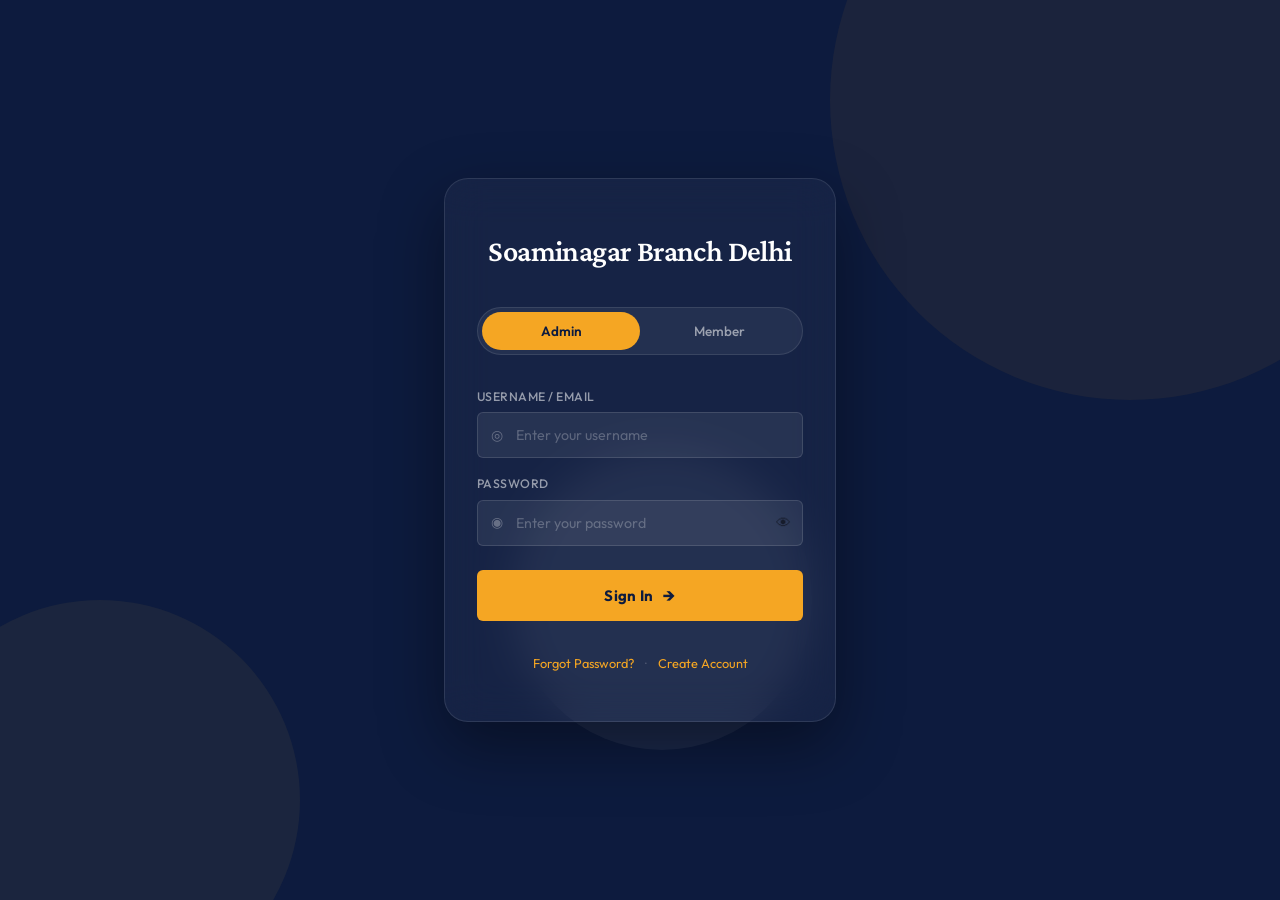
==== html/index.html @ 8f8cd9d6 "Update index.html" ====
<!DOCTYPE html>
<html lang="en">
<head>
  <meta charset="UTF-8" />
  <meta name="viewport" content="width=device-width, initial-scale=1.0" />
  <title>Soaminagar Branch Delhi — Login</title>
  <link rel="preconnect" href="https://fonts.googleapis.com" />
  <link href="https://fonts.googleapis.com/css2?family=Crimson+Pro:ital,wght@0,300;0,400;0,600;1,300&family=Outfit:wght@300;400;500;600;700&display=swap" rel="stylesheet" />
  <link rel="stylesheet" href="/css/style.css" />
  <link rel="stylesheet" href="/css/login.css" />
  <link rel="manifest" href="/manifest.json" />
  <meta name="theme-color" content="#e07b29" />
  <link rel="apple-touch-icon" href="/icons/icon.svg" />
</head>
<body class="login-body">

  <div class="login-bg">
    <div class="login-bg-circle c1"></div>
    <div class="login-bg-circle c2"></div>
    <div class="login-bg-circle c3"></div>
  </div>

  <div class="login-wrapper">
    <div class="login-card">

      <div class="login-brand">
        <h1 class="brand-title">Soaminagar Branch Delhi</h1>
      </div>

      <!-- Toggle -->
      <div class="login-toggle">
        <button class="toggle-btn active" id="btnAdmin" onclick="switchRole('admin')">Admin</button>
        <button class="toggle-btn" id="btnMember" onclick="switchRole('member')">Member</button>
        <span class="toggle-slider" id="toggleSlider"></span>
      </div>

      <form class="login-form" id="loginForm" onsubmit="handleLogin(event)">
        <div class="form-group">
          <label for="loginId">
            <span id="loginLabel">Username / Email</span>
          </label>
          <div class="input-wrap">
            <span class="input-icon">◎</span>
            <input type="text" id="loginId" placeholder="Enter your username" required autocomplete="off" />
          </div>
        </div>

        <div class="form-group">
          <label for="loginPass">Password</label>
          <div class="input-wrap">
            <span class="input-icon">◉</span>
            <input type="password" id="loginPass" placeholder="Enter your password" required />
            <button type="button" class="pass-toggle" onclick="togglePass()">👁</button>
          </div>
        </div>

        <div id="loginError" class="login-error" style="display:none;"></div>

        <button type="submit" class="login-btn" id="loginBtn">
          <span class="btn-text">Sign In</span>
          <span class="btn-arrow">→</span>
        </button>

        <div class="login-links">
          <a href="#" onclick="showForgotPassword(event)">Forgot Password?</a>
          <span class="link-sep">·</span>
          <a href="#" onclick="showSignup(event)">Create Account</a>
        </div>
      </form>

      <!-- SIGNUP FORM (hidden by default) -->
      <form class="login-form" id="signupForm" style="display:none;" onsubmit="handleSignup(event)">
        <div class="form-group">
          <label for="signupName">Full Name</label>
          <div class="input-wrap">
            <span class="input-icon">◎</span>
            <input type="text" id="signupName" placeholder="e.g. Anhad Parashar" required autocomplete="off" />
          </div>
        </div>
        <div class="form-group">
          <label for="signupUsername">Username</label>
          <div class="input-wrap">
            <span class="input-icon">◎</span>
            <input type="text" id="signupUsername" placeholder="e.g. anhad.parashar" required autocomplete="off" />
          </div>
        </div>
        <div class="form-group">
          <label for="signupEmail">Email</label>
          <div class="input-wrap">
            <span class="input-icon">◎</span>
            <input type="email" id="signupEmail" placeholder="e.g. name@email.com" required autocomplete="off" />
          </div>
        </div>
        <div class="form-group">
          <label for="signupPass">Password</label>
          <div class="input-wrap">
            <span class="input-icon">◉</span>
            <input type="password" id="signupPass" placeholder="Choose a password" required minlength="6" />
          </div>
        </div>
        <div class="form-group">
          <label for="signupConfirm">Confirm Password</label>
          <div class="input-wrap">
            <span class="input-icon">◉</span>
            <input type="password" id="signupConfirm" placeholder="Re-enter your password" required minlength="6" />
          </div>
        </div>

        <div id="signupError" class="login-error" style="display:none;"></div>
        <div id="signupSuccess" class="login-success" style="display:none;"></div>

        <div class="form-group">
          <label class="consent-label" for="signupConsent" style="display:flex;align-items:flex-start;gap:10px;cursor:pointer;color:rgba(255,255,255,0.55);font-size:0.82rem;text-transform:none;letter-spacing:0;font-weight:400;line-height:1.5;">
            <input type="checkbox" id="signupConsent" required style="margin-top:3px;flex-shrink:0;accent-color:var(--clr-saffron);width:15px;height:15px;" />
            <span>I give my consent for my personal data to be stored and used by Soaminagar Branch Delhi for administrative and community purposes only.</span>
          </label>
        </div>

        <button type="submit" class="login-btn" id="signupBtn">
          <span class="btn-text">Create Account</span>
          <span class="btn-arrow">→</span>
        </button>

        <div class="login-links">
          <a href="#" onclick="showLoginForm(event)">← Back to Sign In</a>
        </div>
      </form>

      <!-- FORGOT PASSWORD FORM (hidden by default) -->
      <form class="login-form" id="forgotForm" style="display:none;" onsubmit="handleForgotPassword(event)">
        <div class="form-group">
          <label for="forgotUsername">Username</label>
          <div class="input-wrap">
            <span class="input-icon">◎</span>
            <input type="text" id="forgotUsername" placeholder="Enter your username" required autocomplete="off" />
          </div>
        </div>
        <div class="form-group">
          <label for="forgotNewPass">New Password</label>
          <div class="input-wrap">
            <span class="input-icon">◉</span>
            <input type="password" id="forgotNewPass" placeholder="New password" required minlength="6" />
          </div>
        </div>
        <div class="form-group">
          <label for="forgotConfirm">Confirm New Password</label>
          <div class="input-wrap">
            <span class="input-icon">◉</span>
            <input type="password" id="forgotConfirm" placeholder="Re-enter new password" required minlength="6" />
          </div>
        </div>

        <div id="forgotError" class="login-error" style="display:none;"></div>
        <div id="forgotSuccess" class="login-success" style="display:none;"></div>

        <button type="submit" class="login-btn" id="forgotBtn">
          <span class="btn-text">Reset Password</span>
          <span class="btn-arrow">→</span>
        </button>

        <div class="login-links">
          <a href="#" onclick="showLoginForm(event)">← Back to Sign In</a>
        </div>
      </form>

      <div class="login-hint" style="display:none;">
        <p id="loginHint"></p>
      </div>

    </div>
  </div>

  <script src="/js/api.js"></script>
  <script src="/js/auth.js"></script>
  <script>
    if ('serviceWorker' in navigator) {
      navigator.serviceWorker.register('/sw.js').catch(console.error);
    }
  </script>
</body>
</html>
---- css/style.css ----
/* ============================================================
   STYLE.CSS — Global Variables & Base
   ============================================================ */

:root {
  /* Palette */
  --clr-navy:       #0d1b3e;
  --clr-navy-light: #162447;
  --clr-navy-mid:   #1f3a6e;
  --clr-saffron:    #f5a623;
  --clr-saffron-dk: #d4871a;
  --clr-gold:       #f0c040;
  --clr-cream:      #fdf8f0;
  --clr-white:      #ffffff;
  --clr-red:        #e84855;
  --clr-green:      #27ae60;
  --clr-blue:       #2980b9;
  --clr-purple:     #8e44ad;

  /* Text */
  --txt-primary:    #1a1a2e;
  --txt-secondary:  #4a5568;
  --txt-muted:      #718096;
  --txt-light:      #a0aec0;

  /* Surfaces */
  --bg-body:        #f4f6fc;
  --bg-card:        #ffffff;
  --bg-sidebar:     #0d1b3e;

  /* Borders */
  --border:         #e2e8f0;
  --border-dark:    #cbd5e0;

  /* Shadows */
  --shadow-sm:   0 1px 3px rgba(0,0,0,0.08);
  --shadow-md:   0 4px 16px rgba(0,0,0,0.10);
  --shadow-lg:   0 8px 32px rgba(0,0,0,0.14);
  --shadow-card: 0 2px 12px rgba(13,27,62,0.08);

  /* Radius */
  --radius-sm:  6px;
  --radius-md:  12px;
  --radius-lg:  18px;
  --radius-xl:  24px;

  /* Spacing */
  --sp-xs: 4px;
  --sp-sm: 8px;
  --sp-md: 16px;
  --sp-lg: 24px;
  --sp-xl: 32px;
  --sp-2x: 48px;

  /* Sidebar */
  --sidebar-w: 260px;

  /* Typography */
  --font-display: 'Crimson Pro', Georgia, serif;
  --font-body:    'Outfit', sans-serif;

  /* Transitions */
  --t-fast: 0.15s ease;
  --t-mid:  0.25s ease;
  --t-slow: 0.4s ease;
}

*, *::before, *::after { box-sizing: border-box; margin: 0; padding: 0; }

html { font-size: 15px; }

body {
  font-family: var(--font-body);
  color: var(--txt-primary);
  background: var(--bg-body);
  line-height: 1.6;
  -webkit-font-smoothing: antialiased;
}

a { text-decoration: none; color: inherit; }
ul { list-style: none; }
button { cursor: pointer; font-family: var(--font-body); }
input, select, textarea { font-family: var(--font-body); }

/* ── Dark Theme ─────────────────────────── */
[data-theme="dark"] {
  --bg-body:        #1c212e;
  --bg-card:        #262d3f;
  --bg-sidebar:     #151a24;
  --txt-primary:    #f0f2f8;
  --txt-secondary:  #b8c0d8;
  --txt-muted:      #8890b0;
  --txt-light:      #606888;
  --border:         #3a4260;
  --border-dark:    #4a5270;
  --shadow-sm:   0 1px 4px rgba(0,0,0,0.35);
  --shadow-md:   0 4px 20px rgba(0,0,0,0.45);
  --shadow-lg:   0 8px 36px rgba(0,0,0,0.55);
  --shadow-card: 0 2px 14px rgba(0,0,0,0.4);
  /* Override navy colors for visibility */
  --clr-navy-mid:   #7da8ff;
  --clr-navy-light: #6090d8;
}

/* Scrollbar */
::-webkit-scrollbar { width: 6px; height: 6px; }
::-webkit-scrollbar-track { background: transparent; }
::-webkit-scrollbar-thumb { background: var(--border-dark); border-radius: 99px; }
::-webkit-scrollbar-thumb:hover { background: var(--txt-muted); }

/* Utility classes */
.text-center { text-align: center; }
.text-muted   { color: var(--txt-muted); }
.text-success { color: var(--clr-green); }
.text-danger  { color: var(--clr-red); }
.text-warning { color: var(--clr-saffron-dk); }
.text-info    { color: var(--clr-blue); }
.fw-600 { font-weight: 600; }
.mt-md  { margin-top: var(--sp-md); }
.mt-lg  { margin-top: var(--sp-lg); }
.mb-md  { margin-bottom: var(--sp-md); }
.mb-lg  { margin-bottom: var(--sp-lg); }

/* Badge */
.badge {
  display: inline-block;
  padding: 2px 10px;
  border-radius: 99px;
  font-size: 0.75rem;
  font-weight: 600;
  letter-spacing: 0.02em;
}
.badge-success  { background: #d1fae5; color: #065f46; }
.badge-danger   { background: #fee2e2; color: #991b1b; }
.badge-warning  { background: #fef3c7; color: #92400e; }
.badge-info     { background: #dbeafe; color: #1e40af; }
.badge-purple   { background: #ede9fe; color: #5b21b6; }
.badge-gray     { background: #f3f4f6; color: #374151; }
.badge-gold     { background: #fef3c7; color: #78350f; }
.badge-red      { background: #fee2e2; color: #991b1b; }

/* Toast notification */
.toast {
  position: fixed; bottom: 24px; right: 24px; z-index: 9999;
  background: var(--clr-navy); color: #fff;
  padding: 12px 22px; border-radius: var(--radius-md);
  box-shadow: var(--shadow-lg);
  font-size: 0.9rem; font-weight: 500;
  transform: translateY(80px); opacity: 0;
  transition: all var(--t-mid);
}
.toast.show { transform: translateY(0); opacity: 1; }
.toast.success { background: var(--clr-green); }
.toast.error   { background: var(--clr-red); }

/* Modal */
.modal-overlay {
  position: fixed; inset: 0; background: rgba(13,27,62,0.55);
  backdrop-filter: blur(4px); z-index: 8000;
  display: none; align-items: center; justify-content: center;
  padding: var(--sp-lg);
}
.modal-overlay.open {
  display: flex;
}
.modal-box {
  background: var(--bg-card); border-radius: var(--radius-lg);
  padding: var(--sp-xl); width: 100%; max-width: 520px;
  max-height: calc(100vh - 48px);
  overflow-y: auto;
  box-shadow: var(--shadow-lg);
  animation: modalIn 0.25s ease;
}
/* Wider modal for forms with many fields */
.modal-box.modal-wide {
  max-width: 720px;
}
@keyframes modalIn {
  from { transform: scale(0.93) translateY(-10px); opacity: 0; }
  to   { transform: scale(1) translateY(0); opacity: 1; }
}
.modal-header {
  display: flex; align-items: center; justify-content: space-between;
  margin-bottom: var(--sp-lg);
  padding-bottom: var(--sp-md);
  border-bottom: 1px solid var(--border);
}
.modal-header h3 { font-size: 1.2rem; font-weight: 600; }
.modal-close {
  background: none; border: none; font-size: 1.3rem;
  color: var(--txt-muted); transition: color var(--t-fast);
}
.modal-close:hover { color: var(--clr-red); }

/* Generic form inside modal/card */
.form-field {
  margin-bottom: var(--sp-md);
}
.form-field label {
  display: block; font-size: 0.85rem; font-weight: 500;
  color: var(--txt-secondary); margin-bottom: 6px;
}
.form-field input,
.form-field select,
.form-field textarea {
  width: 100%; padding: 10px 14px;
  border: 1.5px solid var(--border);
  border-radius: var(--radius-sm);
  font-size: 0.9rem; background: #fff;
  transition: border-color var(--t-fast), box-shadow var(--t-fast);
  color: var(--txt-primary);
}
.form-field input:focus,
.form-field select:focus,
.form-field textarea:focus {
  outline: none;
  border-color: var(--clr-saffron);
  box-shadow: 0 0 0 3px rgba(245,166,35,0.15);
}
.form-field textarea { resize: vertical; min-height: 90px; }

.btn {
  display: inline-flex; align-items: center; gap: 6px;
  padding: 10px 22px; border-radius: var(--radius-sm);
  font-size: 0.9rem; font-weight: 600; border: none;
  transition: all var(--t-fast); cursor: pointer;
}
.btn-primary {
  background: var(--clr-navy); color: #fff;
}
.btn-primary:hover { background: var(--clr-navy-mid); transform: translateY(-1px); }
.btn-saffron {
  background: var(--clr-saffron); color: var(--clr-navy);
}
.btn-saffron:hover { background: var(--clr-saffron-dk); transform: translateY(-1px); }
.btn-danger  { background: var(--clr-red); color: #fff; }
.btn-danger:hover  { filter: brightness(0.9); }
.btn-outline {
  background: transparent; border: 1.5px solid var(--border-dark);
  color: var(--txt-secondary);
}
.btn-outline:hover { border-color: var(--clr-navy); color: var(--clr-navy); }
.btn-sm { padding: 6px 14px; font-size: 0.8rem; }
.btn-icon { padding: 8px; }

/* Empty state */
.empty-state {
  text-align: center; padding: var(--sp-2x) var(--sp-lg);
  color: var(--txt-muted);
}
.empty-state .empty-icon { font-size: 3rem; margin-bottom: var(--sp-md); opacity: 0.5; }
.empty-state p { font-size: 1rem; }
---- css/login.css ----
/* ============================================================
   LOGIN.CSS — Login Page Styles
   ============================================================ */

.login-body {
  min-height: 100vh;
  background: var(--clr-navy);
  display: flex;
  align-items: center;
  justify-content: center;
  overflow-x: hidden;
  overflow-y: auto;
  position: relative;
}

/* Animated background circles */
.login-bg {
  position: fixed; inset: 0; pointer-events: none; overflow: hidden;
}
.login-bg-circle {
  position: absolute; border-radius: 50%;
  opacity: 0.06;
  animation: float 12s ease-in-out infinite;
}
.c1 {
  width: 600px; height: 600px;
  background: var(--clr-saffron);
  top: -200px; right: -150px;
  animation-delay: 0s;
}
.c2 {
  width: 400px; height: 400px;
  background: var(--clr-gold);
  bottom: -100px; left: -100px;
  animation-delay: 4s;
}
.c3 {
  width: 300px; height: 300px;
  background: #ffffff;
  top: 50%; left: 40%;
  animation-delay: 8s;
}
@keyframes float {
  0%, 100% { transform: translateY(0) scale(1); }
  50%       { transform: translateY(-30px) scale(1.05); }
}

/* Card */
.login-wrapper {
  position: relative; z-index: 1;
  width: 100%; max-width: 440px;
  padding: var(--sp-lg);
  animation: slideUp 0.5s ease both;
}
@keyframes slideUp {
  from { transform: translateY(24px); opacity: 0; }
  to   { transform: translateY(0); opacity: 1; }
}

.login-card {
  background: rgba(255,255,255,0.04);
  border: 1px solid rgba(255,255,255,0.10);
  border-radius: var(--radius-xl);
  padding: var(--sp-2x) var(--sp-xl);
  backdrop-filter: blur(20px);
  box-shadow: 0 24px 64px rgba(0,0,0,0.4);
}

/* Brand */
.login-brand {
  text-align: center;
  margin-bottom: var(--sp-xl);
}
.brand-icon {
  font-size: 2.5rem;
  color: var(--clr-saffron);
  line-height: 1;
  margin-bottom: var(--sp-sm);
  display: block;
  animation: spin 8s linear infinite;
}
@keyframes spin {
  from { transform: rotate(0deg); }
  to   { transform: rotate(360deg); }
}
.brand-title {
  font-family: var(--font-display);
  font-size: 2rem;
  font-weight: 600;
  color: #ffffff;
  letter-spacing: -0.02em;
}
.brand-sub {
  font-size: 0.82rem;
  color: rgba(255,255,255,0.45);
  margin-top: 4px;
  letter-spacing: 0.08em;
  text-transform: uppercase;
}

/* Toggle */
.login-toggle {
  display: flex;
  background: rgba(255,255,255,0.06);
  border: 1px solid rgba(255,255,255,0.1);
  border-radius: 99px;
  padding: 4px;
  margin-bottom: var(--sp-xl);
  position: relative;
}
.toggle-slider {
  position: absolute;
  top: 4px; left: 4px;
  width: calc(50% - 4px);
  height: calc(100% - 8px);
  background: var(--clr-saffron);
  border-radius: 99px;
  transition: transform var(--t-mid);
  z-index: 0;
}
.toggle-btn {
  flex: 1; padding: 10px;
  border: none; background: none;
  color: rgba(255,255,255,0.55);
  font-size: 0.9rem; font-weight: 500;
  border-radius: 99px;
  z-index: 1; position: relative;
  transition: color var(--t-mid);
}
.toggle-btn.active {
  color: var(--clr-navy);
  font-weight: 600;
}

/* Form */
.login-form {
  display: flex; flex-direction: column; gap: var(--sp-md);
}
.form-group label {
  display: block;
  font-size: 0.82rem;
  font-weight: 500;
  color: rgba(255,255,255,0.55);
  margin-bottom: 6px;
  letter-spacing: 0.04em;
  text-transform: uppercase;
}
.input-wrap {
  position: relative; display: flex; align-items: center;
}
.input-icon {
  position: absolute; left: 14px;
  color: rgba(255,255,255,0.3); font-size: 0.9rem;
  pointer-events: none;
}
.input-wrap input {
  width: 100%;
  padding: 13px 14px 13px 38px;
  background: rgba(255,255,255,0.07);
  border: 1.5px solid rgba(255,255,255,0.12);
  border-radius: var(--radius-sm);
  color: #fff;
  font-size: 0.95rem;
  transition: border-color var(--t-fast), background var(--t-fast);
}
.input-wrap input::placeholder { color: rgba(255,255,255,0.25); }
.input-wrap input:focus {
  outline: none;
  border-color: var(--clr-saffron);
  background: rgba(255,255,255,0.06); /* stay dark — don't go white */
  box-shadow: 0 0 0 3px rgba(245,166,35,0.18);
}
/* Chrome autofill on login page (dark navy bg) */
.input-wrap input:-webkit-autofill,
.input-wrap input:-webkit-autofill:hover,
.input-wrap input:-webkit-autofill:focus {
  -webkit-box-shadow: 0 0 0 1000px rgba(255,255,255,0.07) inset !important;
  -webkit-text-fill-color: #ffffff !important;
  caret-color: #fff !important;
  transition: background-color 9999s ease 0s;
}
.pass-toggle {
  position: absolute; right: 12px;
  background: none; border: none;
  font-size: 1rem; cursor: pointer; opacity: 0.5;
  transition: opacity var(--t-fast);
}
.pass-toggle:hover { opacity: 1; }

.login-error {
  background: rgba(232,72,85,0.15);
  border: 1px solid rgba(232,72,85,0.4);
  color: #ff8b94;
  padding: 10px 14px;
  border-radius: var(--radius-sm);
  font-size: 0.85rem;
}

.login-btn {
  display: flex; align-items: center; justify-content: center; gap: 10px;
  width: 100%; padding: 14px;
  background: var(--clr-saffron);
  color: var(--clr-navy);
  border: none; border-radius: var(--radius-sm);
  font-size: 1rem; font-weight: 700;
  letter-spacing: 0.02em;
  transition: all var(--t-fast);
  margin-top: var(--sp-sm);
}
.login-btn:hover {
  background: var(--clr-gold);
  transform: translateY(-2px);
  box-shadow: 0 8px 24px rgba(245,166,35,0.35);
}
.login-btn:active { transform: translateY(0); }
.btn-arrow { font-size: 1.2rem; transition: transform var(--t-fast); }
.login-btn:hover .btn-arrow { transform: translateX(4px); }

.login-hint {
  text-align: center;
  margin-top: var(--sp-lg);
  font-size: 0.8rem;
  color: rgba(255,255,255,0.3);
}
.login-hint strong { color: rgba(255,255,255,0.55); }

/* Links under form */
.login-links {
  text-align: center;
  margin-top: var(--sp-md);
  font-size: 0.85rem;
}
.login-links a {
  color: var(--clr-saffron);
  text-decoration: none;
  transition: color var(--t-fast);
}
.login-links a:hover {
  color: var(--clr-gold);
  text-decoration: underline;
}
.link-sep {
  color: rgba(255,255,255,0.2);
  margin: 0 8px;
}

/* Success message */
.login-success {
  background: rgba(52,199,89,0.15);
  border: 1px solid rgba(52,199,89,0.4);
  color: #6ee7a0;
  padding: 10px 14px;
  border-radius: var(--radius-sm);
  font-size: 0.85rem;
}

/* Field hints (validation) */
.field-hint {
  font-size: 0.75rem;
  margin-top: 5px;
  line-height: 1.4;
  padding-left: 2px;
}

/* Password strength bar */
.pw-strength-bar {
  margin-top: 6px;
  height: 4px;
  border-radius: 99px;
  background: rgba(255,255,255,0.1);
  overflow: hidden;
}
.pw-strength-bar > div {
  height: 100%;
  width: 0%;
  border-radius: 99px;
  transition: width 0.3s ease, background 0.3s ease;
}

/* Button loading spinner */
.btn-spinner {
  animation: spin 0.8s linear infinite;
  display: inline-block;
  font-style: normal;
}

/* Disabled login-btn state */
.login-btn:disabled {
  opacity: 0.65;
  cursor: not-allowed;
  transform: none !important;
  box-shadow: none !important;
}

/* Better mobile login card */
@media (max-width: 500px) {
  .login-wrapper { padding: var(--sp-md); }
  .login-card {
    padding: var(--sp-xl) var(--sp-lg);
    border-radius: var(--radius-lg);
  }
  .brand-title { font-size: 1.5rem; }
  .login-toggle { margin-bottom: var(--sp-lg); }
  .login-form { gap: var(--sp-sm); }
  .login-btn { padding: 13px; font-size: 0.95rem; }

  /* Prevent iOS auto-zoom on input focus (requires font-size >= 16px) */
  .input-wrap input,
  .input-wrap select,
  .input-wrap textarea {
    font-size: 16px !important;
  }
}

/* Shake animation for errors */
@keyframes shake {
  0%, 100% { transform: translateX(0); }
  20%, 60% { transform: translateX(-6px); }
  40%, 80% { transform: translateX(6px); }
}
.login-error { animation: shake 0.35s ease; }
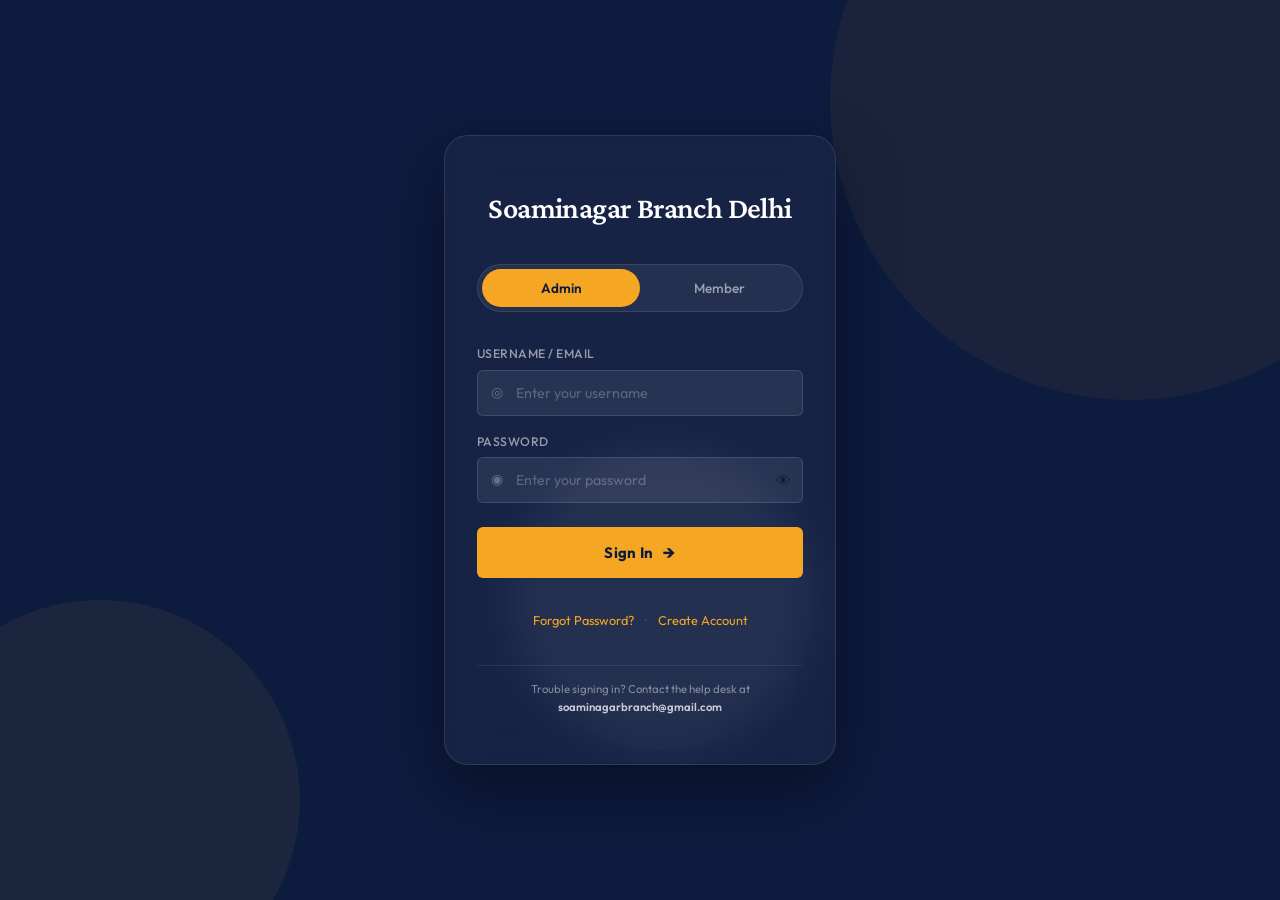
==== commit eed2bc22: "Update index.html" ====
--- a/html/index.html
+++ b/html/index.html
@@ -66,7 +66,42 @@
           <span class="link-sep">·</span>
           <a href="#" onclick="showSignup(event)">Create Account</a>
         </div>
+
+        <div style="margin-top:18px;padding-top:14px;border-top:1px solid rgba(255,255,255,0.08);text-align:center;color:rgba(255,255,255,0.45);font-size:0.76rem;line-height:1.6">
+          Trouble signing in? Contact the help desk at<br>
+          <a href="mailto:soaminagarbranch@gmail.com" style="color:rgba(255,255,255,0.75);font-weight:600">soaminagarbranch@gmail.com</a>
+        </div>
       </form>
+
+      <!-- OTP VERIFICATION STEP (hidden by default) -->
+      <div class="login-form" id="otpForm" style="display:none;">
+        <div style="text-align:center;margin-bottom:20px">
+          <div style="font-size:2rem;margin-bottom:8px"></div>
+          <div style="color:rgba(255,255,255,0.9);font-size:0.95rem;font-weight:600;margin-bottom:6px">Check your email</div>
+          <div style="color:rgba(255,255,255,0.55);font-size:0.82rem">A 6-digit code was sent to<br><span id="otpMaskedEmail" style="color:rgba(255,255,255,0.8);font-weight:600;word-break:break-all"></span></div>
+          <div style="color:rgba(255,255,255,0.45);font-size:0.75rem;line-height:1.5;margin-top:10px">The email comes from <span style="color:rgba(255,255,255,0.7);font-weight:600">soaminagarbranch@gmail.com</span>.<br>If you don't see it, please check your <span style="color:rgba(255,255,255,0.7);font-weight:600">Spam</span> folder.<br>Not your email address? Please contact an administrator.</div>
+        </div>
+        <div class="form-group">
+          <label for="otpCode">Enter 6-digit code</label>
+          <div class="input-wrap">
+            <span class="input-icon">◉</span>
+            <input type="text" id="otpCode" placeholder="e.g. 483920" maxlength="6"
+                   inputmode="numeric" autocomplete="one-time-code"
+                   style="letter-spacing:8px;font-size:1.2rem;text-align:center"
+                   oninput="this.value=this.value.replace(/\D/g,'')" />
+          </div>
+        </div>
+        <div id="otpError" class="login-error" style="display:none;"></div>
+        <button type="button" class="login-btn" id="otpVerifyBtn" onclick="handleVerifyOtp()">
+          <span class="btn-text">Verify & Sign In</span>
+          <span class="btn-arrow">→</span>
+        </button>
+        <div class="login-links" style="margin-top:16px">
+          <a href="#" onclick="handleResendOtp(event)">Resend code</a>
+          <span class="link-sep">·</span>
+          <a href="#" onclick="showLoginForm(event)">← Back</a>
+        </div>
+      </div>
 
       <!-- SIGNUP FORM (hidden by default) -->
       <form class="login-form" id="signupForm" style="display:none;" onsubmit="handleSignup(event)">
@@ -84,6 +119,17 @@
             <input type="text" id="signupUsername" placeholder="e.g. anhad.parashar" required autocomplete="off" />
           </div>
         </div>
+        <div class="form-group">
+          <label for="signupMemberId">UID or Branch ID</label>
+          <div class="input-wrap">
+            <span class="input-icon">◎</span>
+            <input type="text" id="signupMemberId" placeholder="e.g. 1234 or ABC1234567890123" required autocomplete="off" />
+          </div>
+          <div style="color:rgba(255,255,255,0.45);font-size:0.72rem;margin-top:5px;line-height:1.5">
+            Links your account to your member record. Use your UID if your Branch ID is shared.
+          </div>
+        </div>
+
         <div class="form-group">
           <label for="signupEmail">Email</label>
           <div class="input-wrap">
@@ -126,27 +172,48 @@
         </div>
       </form>
 
-      <!-- FORGOT PASSWORD FORM (hidden by default) -->
-      <form class="login-form" id="forgotForm" style="display:none;" onsubmit="handleForgotPassword(event)">
+      <!-- SIGNUP OTP STEP — shows the full typed email so typos are visible -->
+      <div class="login-form" id="signupOtpForm" style="display:none;">
+        <div style="text-align:center;margin-bottom:20px">
+          <div style="color:rgba(255,255,255,0.9);font-size:0.95rem;font-weight:600;margin-bottom:6px">Confirm your email</div>
+          <div style="color:rgba(255,255,255,0.55);font-size:0.82rem">We sent a 6-digit code to<br>
+            <span id="signupOtpEmail" style="color:rgba(255,255,255,0.85);font-weight:600;word-break:break-all"></span>
+          </div>
+          <div style="margin-top:8px">
+            <a href="#" onclick="changeSignupEmail(event)" style="color:var(--clr-saffron,#e8832a);font-size:0.8rem">Wrong email? Change it</a>
+          </div>
+          <div style="color:rgba(255,255,255,0.45);font-size:0.75rem;line-height:1.5;margin-top:10px">
+            Sent from <span style="color:rgba(255,255,255,0.7);font-weight:600">soaminagarbranch@gmail.com</span>.<br>
+            If you don't see it, check your <span style="color:rgba(255,255,255,0.7);font-weight:600">Spam</span> folder.
+          </div>
+        </div>
+        <div class="form-group">
+          <label for="signupOtpCode">Enter 6-digit code</label>
+          <div class="input-wrap">
+            <span class="input-icon">◉</span>
+            <input type="text" id="signupOtpCode" placeholder="e.g. 483920" maxlength="6"
+                   inputmode="numeric" autocomplete="one-time-code"
+                   style="letter-spacing:8px;font-size:1.2rem;text-align:center"
+                   oninput="this.value=this.value.replace(/\D/g,'')" />
+          </div>
+        </div>
+        <div id="signupOtpError" class="login-error" style="display:none;"></div>
+        <button type="button" class="login-btn" id="signupOtpBtn" onclick="handleVerifySignupOtp()">
+          <span class="btn-text">Verify &amp; Create Account</span>
+          <span class="btn-arrow">→</span>
+        </button>
+        <div class="login-links" style="margin-top:16px">
+          <a href="#" onclick="handleResendSignupOtp(event)">Resend code</a>
+          <span class="link-sep">·</span>
+          <a href="#" onclick="showLoginForm(event)">Cancel</a>
+        </div>
+      </div>
+      <form class="login-form" id="forgotForm" style="display:none;" onsubmit="handleForgotStep1(event)">
         <div class="form-group">
           <label for="forgotUsername">Username</label>
           <div class="input-wrap">
             <span class="input-icon">◎</span>
             <input type="text" id="forgotUsername" placeholder="Enter your username" required autocomplete="off" />
-          </div>
-        </div>
-        <div class="form-group">
-          <label for="forgotNewPass">New Password</label>
-          <div class="input-wrap">
-            <span class="input-icon">◉</span>
-            <input type="password" id="forgotNewPass" placeholder="New password" required minlength="6" />
-          </div>
-        </div>
-        <div class="form-group">
-          <label for="forgotConfirm">Confirm New Password</label>
-          <div class="input-wrap">
-            <span class="input-icon">◉</span>
-            <input type="password" id="forgotConfirm" placeholder="Re-enter new password" required minlength="6" />
           </div>
         </div>
 
@@ -154,14 +221,56 @@
         <div id="forgotSuccess" class="login-success" style="display:none;"></div>
 
         <button type="submit" class="login-btn" id="forgotBtn">
+          <span class="btn-text">Send OTP</span>
+          <span class="btn-arrow">→</span>
+        </button>
+        <div class="login-links">
+          <a href="#" onclick="showLoginForm(event)">← Back to Sign In</a>
+        </div>
+      </form>
+
+      <!-- FORGOT PASSWORD STEP 2: OTP + new password -->
+      <div class="login-form" id="forgotOtpForm" style="display:none;">
+        <div style="text-align:center;margin-bottom:20px">
+          <div style="font-size:2rem;margin-bottom:8px"></div>
+          <div style="color:rgba(255,255,255,0.9);font-size:0.95rem;font-weight:600;margin-bottom:6px">Verify your identity</div>
+          <div style="color:rgba(255,255,255,0.55);font-size:0.82rem">Code sent to <span id="forgotMaskedEmail" style="color:rgba(255,255,255,0.8);font-weight:600"></span></div>
+        </div>
+        <div class="form-group">
+          <label for="forgotOtpCode">6-digit code</label>
+          <div class="input-wrap">
+            <span class="input-icon">◉</span>
+            <input type="text" id="forgotOtpCode" placeholder="e.g. 483920" maxlength="6"
+                   inputmode="numeric" autocomplete="one-time-code"
+                   style="letter-spacing:8px;font-size:1.2rem;text-align:center"
+                   oninput="this.value=this.value.replace(/\D/g,'')" />
+          </div>
+        </div>
+        <div class="form-group">
+          <label for="forgotNewPass">New Password</label>
+          <div class="input-wrap">
+            <span class="input-icon">◉</span>
+            <input type="password" id="forgotNewPass" placeholder="New password" minlength="6" />
+          </div>
+        </div>
+        <div class="form-group">
+          <label for="forgotConfirm">Confirm New Password</label>
+          <div class="input-wrap">
+            <span class="input-icon">◉</span>
+            <input type="password" id="forgotConfirm" placeholder="Re-enter new password" minlength="6" />
+          </div>
+        </div>
+        <div id="forgotOtpError" class="login-error" style="display:none;"></div>
+        <button type="button" class="login-btn" id="forgotOtpBtn" onclick="handleForgotStep2()">
           <span class="btn-text">Reset Password</span>
           <span class="btn-arrow">→</span>
         </button>
-
-        <div class="login-links">
-          <a href="#" onclick="showLoginForm(event)">← Back to Sign In</a>
-        </div>
-      </form>
+        <div class="login-links">
+          <a href="#" onclick="handleForgotResend(event)">Resend code</a>
+          <span class="link-sep">·</span>
+          <a href="#" onclick="showForgotPassword(event)">← Back</a>
+        </div>
+      </div>
 
       <div class="login-hint" style="display:none;">
         <p id="loginHint"></p>
@@ -173,8 +282,10 @@
   <script src="/js/api.js"></script>
   <script src="/js/auth.js"></script>
   <script>
+    // PWA cache removed — unregister any old service worker and clear its caches
     if ('serviceWorker' in navigator) {
-      navigator.serviceWorker.register('/sw.js').catch(console.error);
+      navigator.serviceWorker.getRegistrations().then(rs => rs.forEach(r => r.unregister())).catch(()=>{});
+      if (window.caches) caches.keys().then(ks => ks.forEach(k => caches.delete(k))).catch(()=>{});
     }
   </script>
 </body>
--- a/css/login.css
+++ b/css/login.css
@@ -173,11 +173,19 @@
 /* Chrome autofill on login page (dark navy bg) */
 .input-wrap input:-webkit-autofill,
 .input-wrap input:-webkit-autofill:hover,
-.input-wrap input:-webkit-autofill:focus {
-  -webkit-box-shadow: 0 0 0 1000px rgba(255,255,255,0.07) inset !important;
+.input-wrap input:-webkit-autofill:focus,
+.input-wrap input:-webkit-autofill:active {
+  -webkit-box-shadow: 0 0 0 1000px rgba(41,52,86,1) inset !important;
+  box-shadow: 0 0 0 1000px rgba(41,52,86,1) inset !important;
   -webkit-text-fill-color: #ffffff !important;
   caret-color: #fff !important;
   transition: background-color 9999s ease 0s;
+}
+/* Standard selector — kept separate so an unknown token can't void the rule above */
+.input-wrap input:autofill {
+  box-shadow: 0 0 0 1000px rgba(41,52,86,1) inset !important;
+  -webkit-text-fill-color: #ffffff !important;
+  caret-color: #fff !important;
 }
 .pass-toggle {
   position: absolute; right: 12px;
